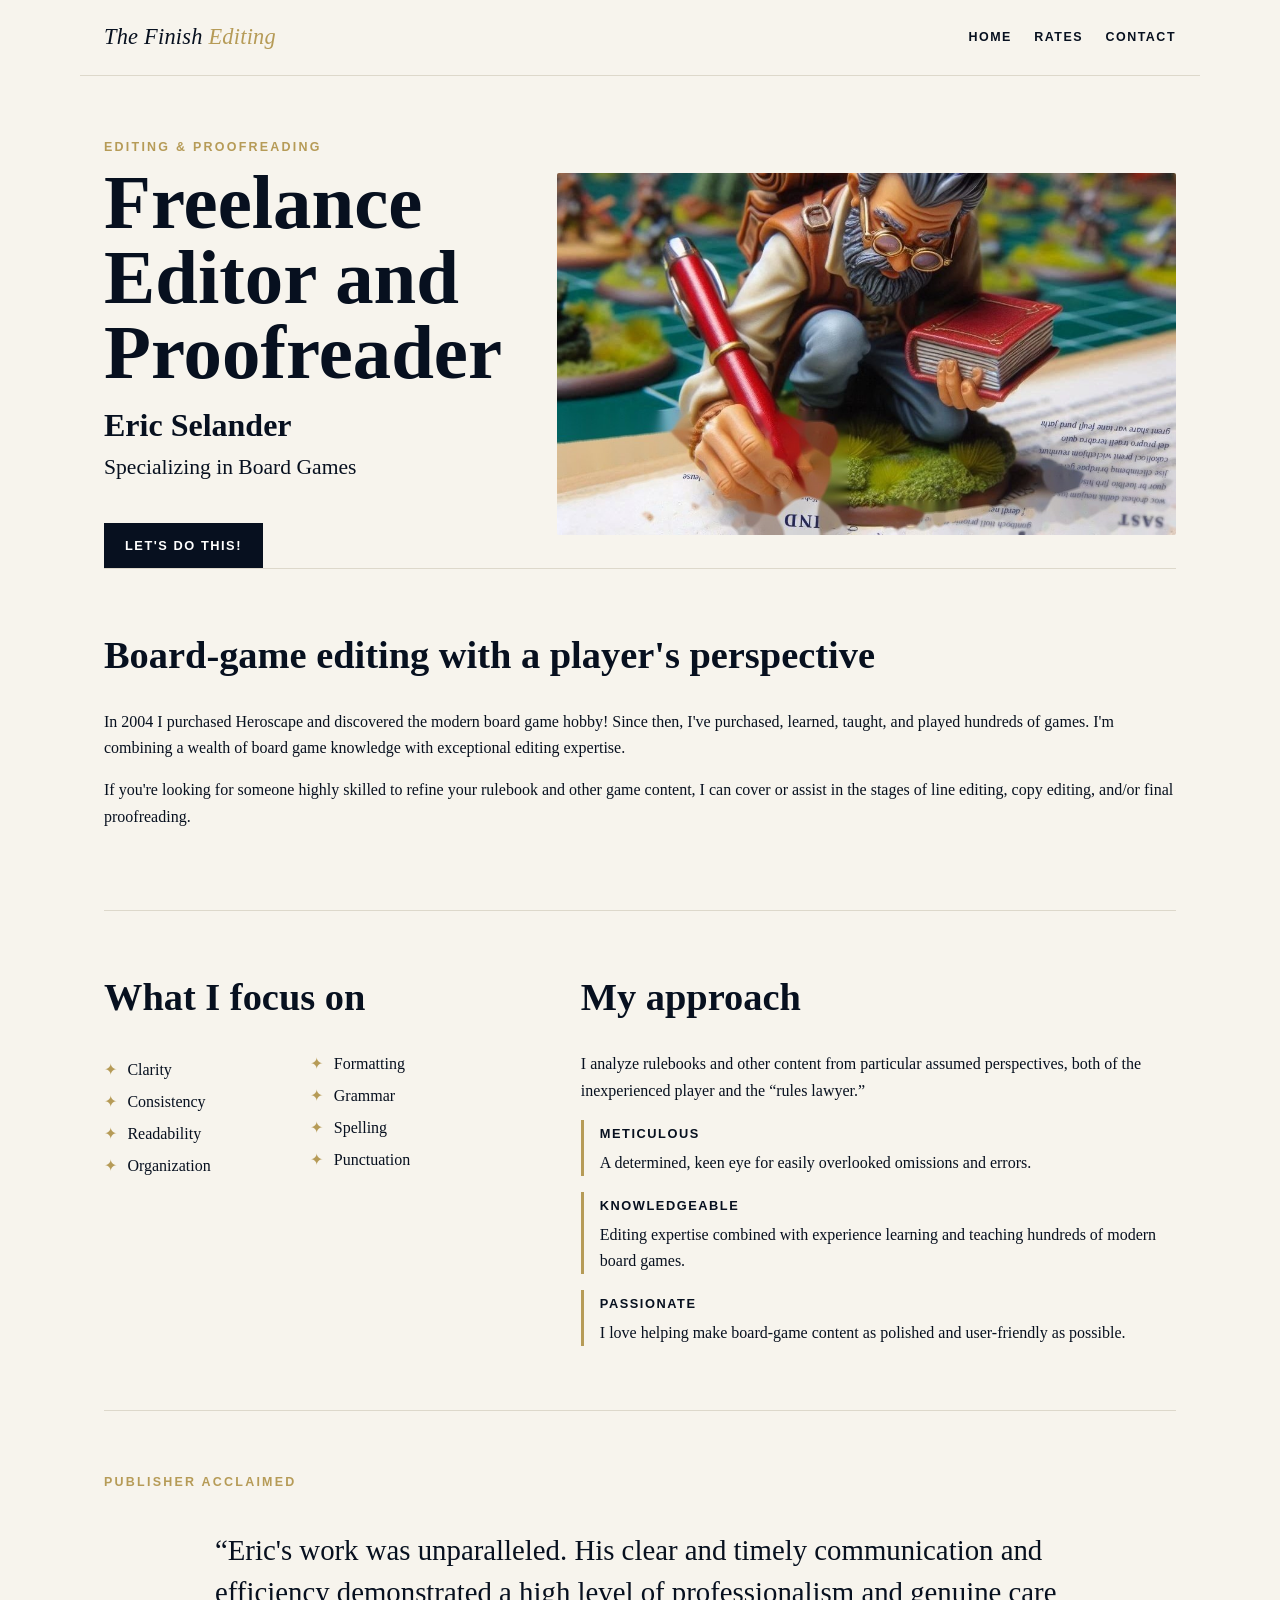
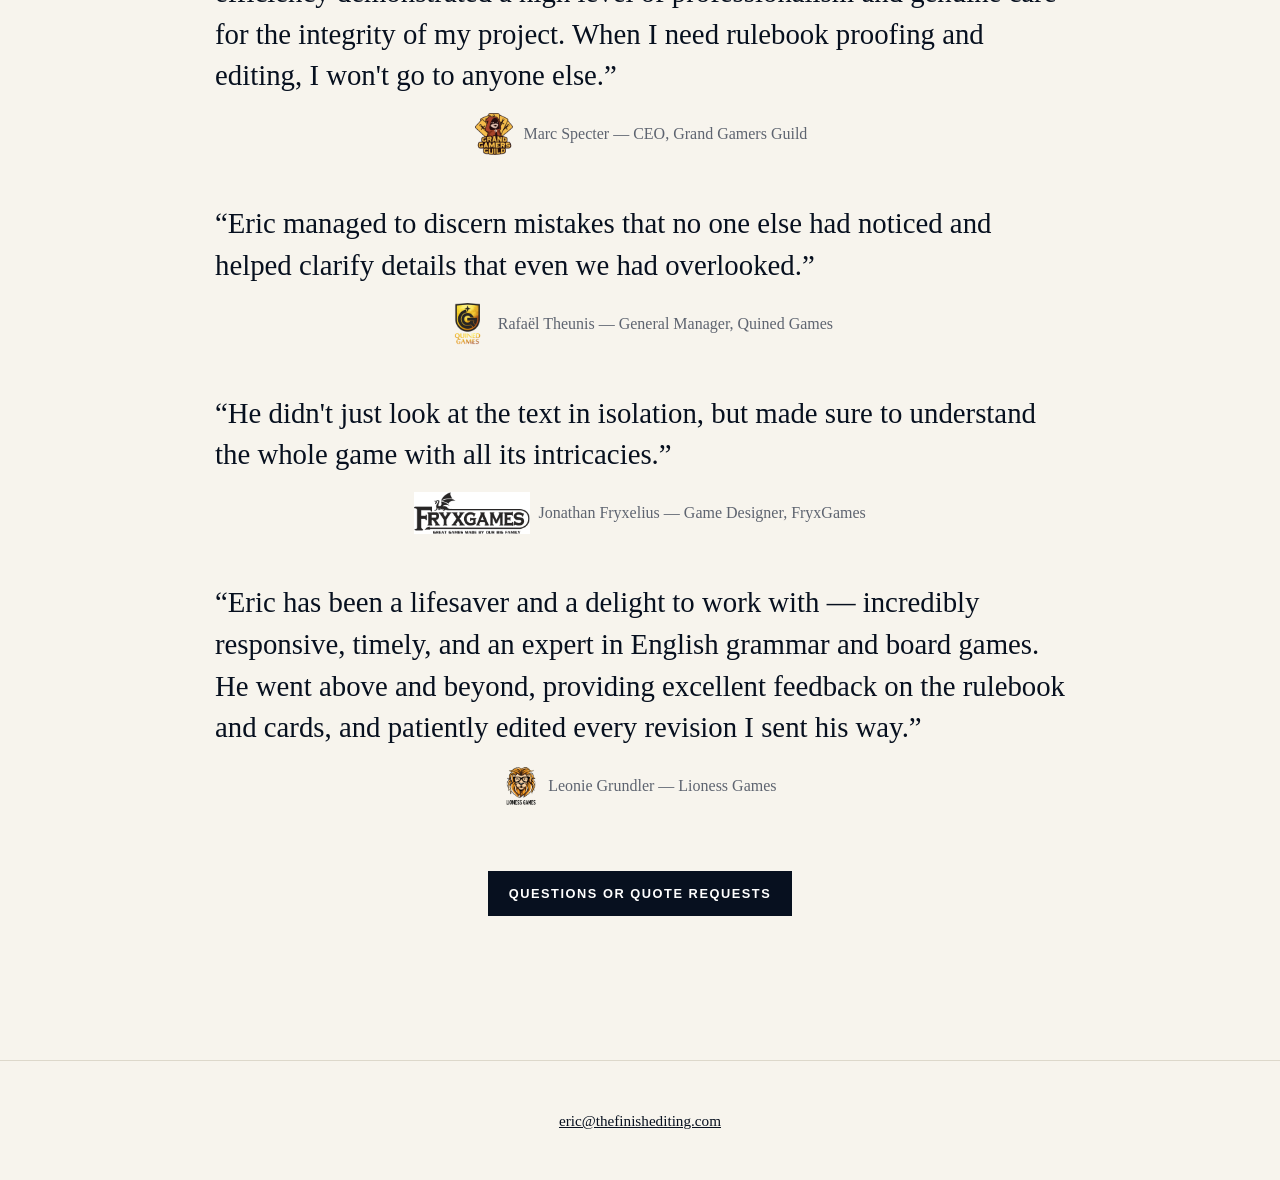
==== index.html @ 1a7f239b "Add files via upload" ====
<!doctype html>
<html lang="en">
<head>
  <meta charset="utf-8">
  <meta name="viewport" content="width=device-width, initial-scale=1">
  <title>The Finish Editing | Editing & Proofreading</title>
  <meta name="description" content="Freelance editing and proofreading specializing in board games.">
  <link rel="stylesheet" href="style.css">
</head>
<body>
<header class="site-header">
  <a class="brand" href="index.html">
    <span class="brand-mark">The Finish <em>Editing</em></span>
  </a>
  <nav>
    <a href="index.html">Home</a>
    <a href="rates.html">Rates</a>
    <a href="contact.html">Contact</a>
  </nav>
</header>

<main>
  <section class="hero">
    <div>
      <p class="eyebrow">Editing &amp; Proofreading</p>
      <h1>Freelance Editor and Proofreader</h1>
      <h2>Eric Selander</h2>
      <p class="lead">Specializing in Board Games</p>
      <a class="button" href="contact.html">Let's do this!</a>
    </div>
    <img class="hero-image" src="assets/designer.jpg" alt="Detailed miniature figurine of a bearded adventurer reviewing a rulebook, representing meticulous game-content editing">
  </section>

  <section class="intro">
    <h2>Board-game editing with a player's perspective</h2>
    <p>In 2004 I purchased Heroscape and discovered the modern board game hobby! Since then, I've purchased, learned, taught, and played hundreds of games. I'm combining a wealth of board game knowledge with exceptional editing expertise.</p>
    <p>If you're looking for someone highly skilled to refine your rulebook and other game content, I can cover or assist in the stages of line editing, copy editing, and/or final proofreading.</p>
  </section>

  <section class="two-col">
    <div>
      <h2>What I focus on</h2>
      <ul class="checklist">
        <li>Clarity</li><li>Consistency</li><li>Readability</li><li>Organization</li><li>Formatting</li>
        <li>Grammar</li><li>Spelling</li><li>Punctuation</li>
      </ul>
    </div>
    <div>
      <h2>My approach</h2>
      <p>I analyze rulebooks and other content from particular assumed perspectives, both of the inexperienced player and the “rules lawyer.”</p>
      <div class="distinctives">
        <article><strong>METICULOUS</strong><p>A determined, keen eye for easily overlooked omissions and errors.</p></article>
        <article><strong>KNOWLEDGEABLE</strong><p>Editing expertise combined with experience learning and teaching hundreds of modern board games.</p></article>
        <article><strong>PASSIONATE</strong><p>I love helping make board-game content as polished and user-friendly as possible.</p></article>
      </div>
    </div>
  </section>

  <section class="testimonials">
    <p class="eyebrow">Publisher acclaimed</p>
    <blockquote>“Eric's work was unparalleled. His clear and timely communication and efficiency demonstrated a high level of professionalism and genuine care for the integrity of my project. When I need rulebook proofing and editing, I won't go to anyone else.”</blockquote>
    <p class="attribution"><img class="pub-logo" src="assets/logos/grand-gamers-guild.png" alt=""> Marc Specter — CEO, Grand Gamers Guild</p>

    <blockquote>“Eric managed to discern mistakes that no one else had noticed and helped clarify details that even we had overlooked.”</blockquote>
    <p class="attribution"><img class="pub-logo" src="assets/logos/quined-games.png" alt=""> Rafaël Theunis — General Manager, Quined Games</p>

    <blockquote>“He didn't just look at the text in isolation, but made sure to understand the whole game with all its intricacies.”</blockquote>
    <p class="attribution"><img class="pub-logo" src="assets/logos/fryxgames.png" alt=""> Jonathan Fryxelius — Game Designer, FryxGames</p>

    <blockquote>“Eric has been a lifesaver and a delight to work with — incredibly responsive, timely, and an expert in English grammar and board games. He went above and beyond, providing excellent feedback on the rulebook and cards, and patiently edited every revision I sent his way.”</blockquote>
    <p class="attribution"><img class="pub-logo" src="assets/logos/lioness-games.png" alt=""> Leonie Grundler — Lioness Games</p>

    <p class="center"><a class="button" href="contact.html">Questions or quote requests</a></p>
  </section>
</main>

<footer>
  <p><a href="mailto:eric@thefinishediting.com">eric@thefinishediting.com</a></p>
</footer>
</body>
</html>
---- style.css ----
:root {
  --ink: #07101f;
  --gold: #b69b57;
  --cream: #f7f4ed;
  --white: #fff;
  --muted: #5e6470;
  --line: #ddd8cb;
  --max: 1120px;
}

* { box-sizing: border-box; }

html { scroll-behavior: smooth; }

body {
  margin: 0;
  color: var(--ink);
  background: var(--cream);
  font-family: Georgia, "Times New Roman", serif;
  line-height: 1.65;
}

.site-header {
  display: flex;
  align-items: center;
  justify-content: space-between;
  gap: 2rem;
  max-width: var(--max);
  margin: 0 auto;
  padding: 1.2rem 1.5rem;
  border-bottom: 1px solid var(--line);
}

.brand { text-decoration: none; }
.brand-mark {
  display: inline-block;
  font-family: Georgia, "Times New Roman", serif;
  font-size: 1.4rem;
  font-style: italic;
  letter-spacing: .01em;
  color: var(--ink);
  white-space: nowrap;
}
.brand-mark em {
  font-style: italic;
  color: var(--gold);
}

nav { display: flex; gap: 1.4rem; }

nav a {
  color: var(--ink);
  text-decoration: none;
  text-transform: uppercase;
  letter-spacing: .12em;
  font: 600 .78rem/1.2 Arial, sans-serif;
}

nav a:hover, nav a.active { text-decoration: underline; text-underline-offset: 5px; }

main { max-width: var(--max); margin: 0 auto; padding: 4rem 1.5rem; }
.narrow { max-width: 820px; }

.hero {
  display: grid;
  grid-template-columns: .85fr 1.3fr;
  align-items: center;
  gap: 3rem;
}

.hero-image {
  width: 100%;
  height: auto;
  border-radius: 2px;
  display: block;
}

.eyebrow {
  margin: 0 0 .6rem;
  color: var(--gold);
  font: 700 .78rem/1.2 Arial, sans-serif;
  text-transform: uppercase;
  letter-spacing: .18em;
}

h1 { font-size: clamp(2.7rem, 6vw, 5.2rem); line-height: .98; margin: 0 0 1rem; }
h2 { font-size: clamp(1.7rem, 3vw, 2.5rem); line-height: 1.15; margin-top: 0; }
h3 { font: 700 .9rem/1.2 Arial, sans-serif; text-transform: uppercase; letter-spacing: .12em; }
.hero h2 { font-size: 2rem; margin: 0 0 .4rem; }
.lead { font-size: 1.35rem; margin-top: 0; }

.button {
  display: inline-block;
  margin-top: 1rem;
  padding: .85rem 1.25rem;
  border: 1px solid var(--ink);
  color: var(--white);
  background: var(--ink);
  text-decoration: none;
  font: 700 .8rem/1.2 Arial, sans-serif;
  text-transform: uppercase;
  letter-spacing: .12em;
  cursor: pointer;
}
.button:hover { background: var(--gold); border-color: var(--gold); }

.intro, .two-col, .testimonials, .rate-card {
  border-top: 1px solid var(--line);
  padding: 4rem 0;
}

.two-col { display: grid; grid-template-columns: .8fr 1.2fr; gap: 5rem; }

.checklist {
  list-style: none;
  padding: 0;
  columns: 2;
}
.checklist li { margin: .35rem 0; }
.checklist li::before { content: "✦"; color: var(--gold); margin-right: .65rem; }

.distinctives { display: grid; gap: 1rem; }
.distinctives article { border-left: 3px solid var(--gold); padding-left: 1rem; }
.distinctives strong { font: 700 .8rem/1.2 Arial, sans-serif; letter-spacing: .12em; }
.distinctives p { margin: .2rem 0 0; }

blockquote {
  max-width: 850px;
  margin: 2.5rem auto .5rem;
  font-size: clamp(1.25rem, 2.5vw, 1.8rem);
  line-height: 1.45;
}
.attribution {
  display: flex;
  align-items: center;
  justify-content: center;
  gap: .55rem;
  text-align: center;
  color: var(--muted);
  margin-bottom: 3rem;
}
.pub-logo {
  height: 42px;
  width: auto;
  max-width: 140px;
  object-fit: contain;
}
.center { text-align: center; }

.rate-card {
  margin: 2rem 0;
  padding: 2rem;
  background: var(--white);
  border: 1px solid var(--line);
}
.price { font-size: 2.3rem; margin: .3rem 0; }
.price span { font-size: 1rem; color: var(--muted); }

.contact-form {
  display: grid;
  gap: .55rem;
  margin-top: 2rem;
}
.contact-form label {
  margin-top: .7rem;
  font: 700 .78rem/1.2 Arial, sans-serif;
  text-transform: uppercase;
  letter-spacing: .1em;
}
.contact-form input, .contact-form textarea {
  width: 100%;
  border: 1px solid #c9c4b8;
  background: white;
  padding: .8rem;
  font: 1rem Georgia, "Times New Roman", serif;
}
.contact-form textarea { resize: vertical; }
.direct-email { margin-top: 2rem; }

a { color: inherit; }

footer {
  text-align: center;
  padding: 2rem 1.5rem;
  border-top: 1px solid var(--line);
  font-size: .95rem;
}

@media (max-width: 760px) {
  .site-header { flex-direction: column; }
  .hero, .two-col { grid-template-columns: 1fr; gap: 2rem; }
  .hero { padding: 2rem 0 4rem; }
  .hero-image { order: -1; height: auto; }
  .checklist { columns: 1; }
}
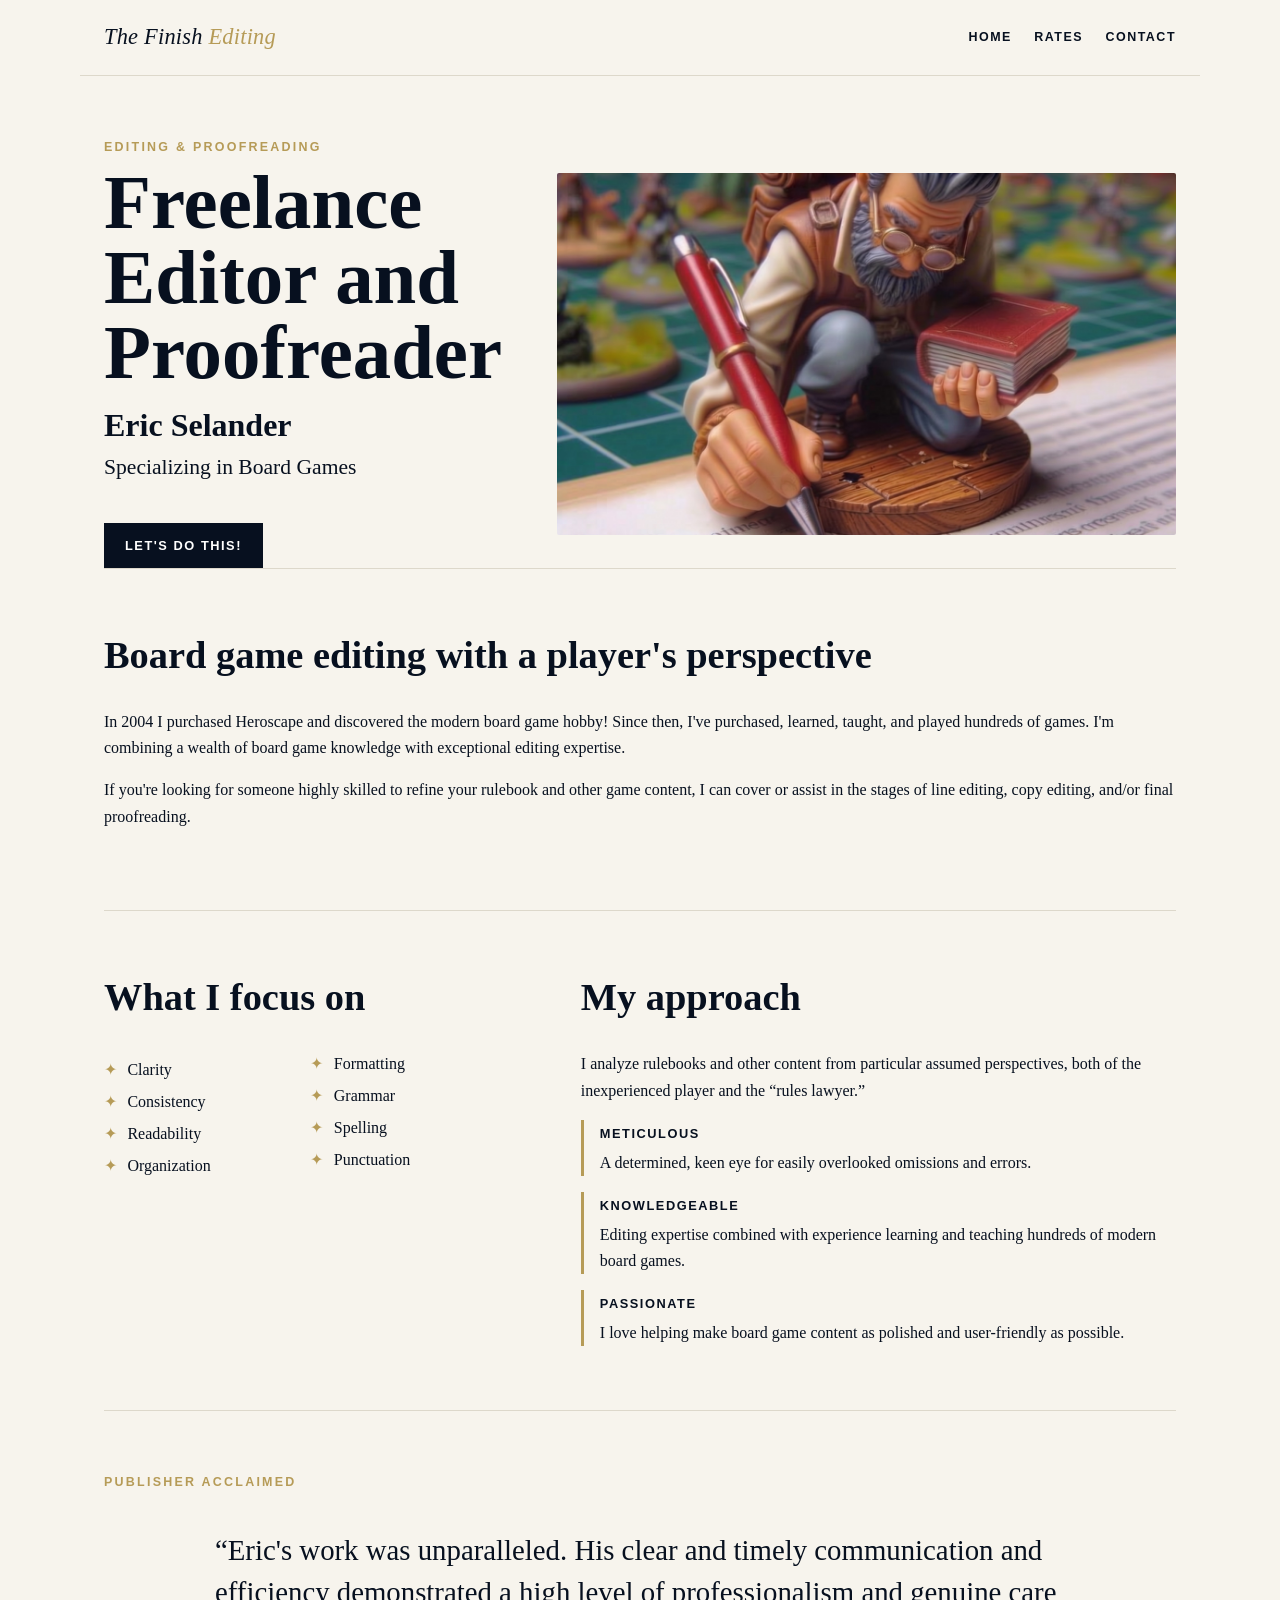
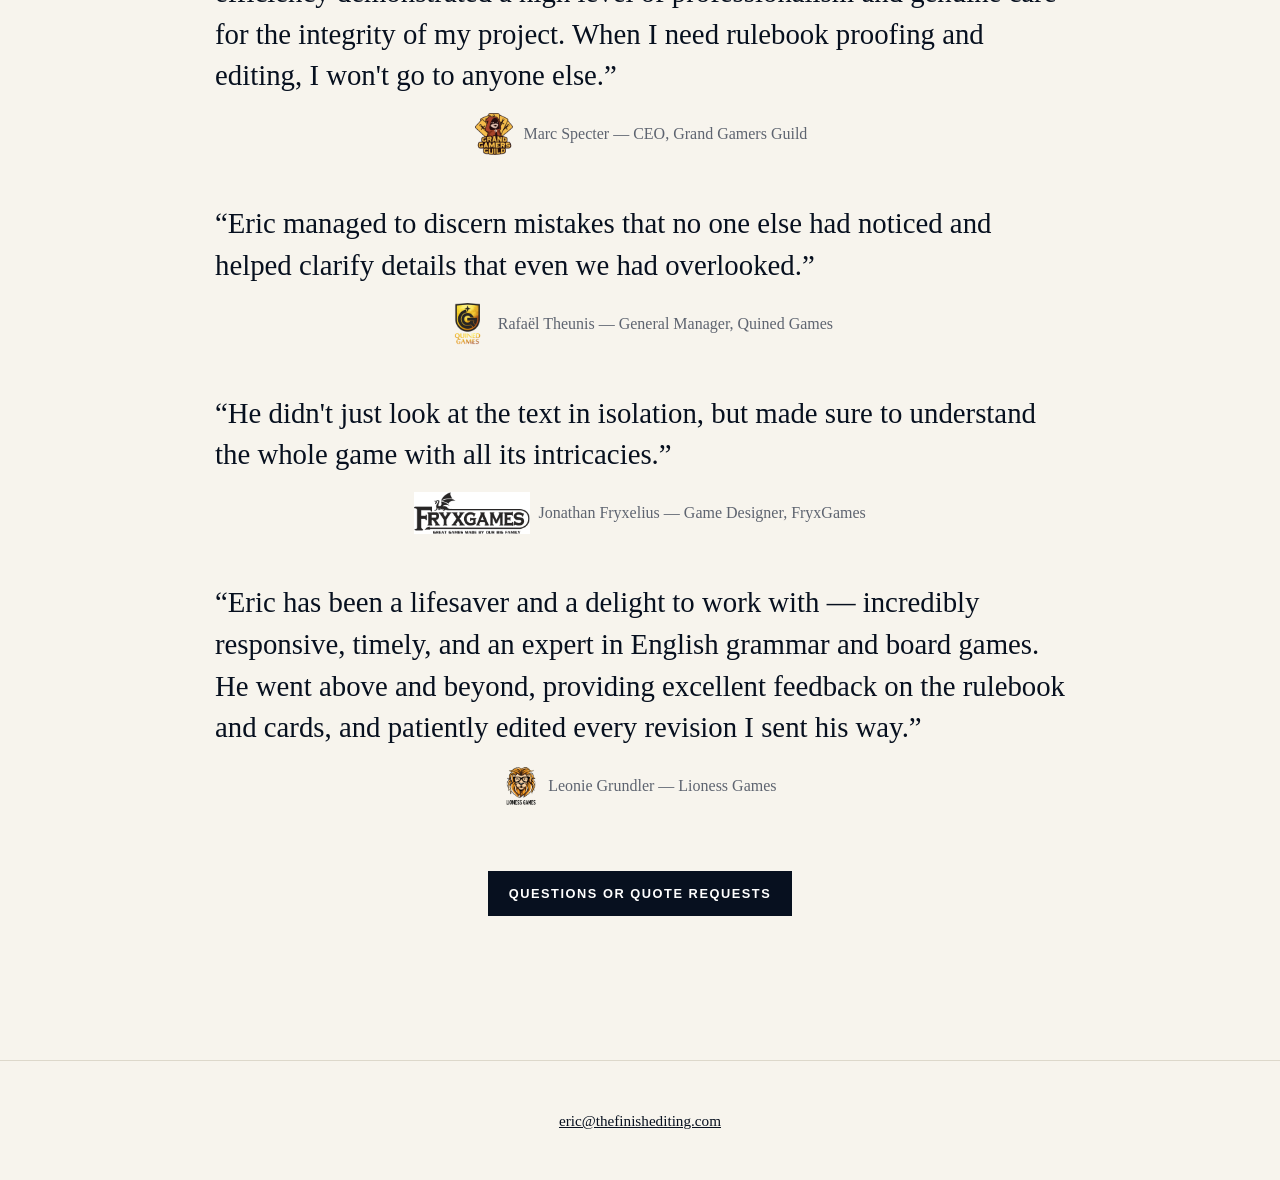
==== commit 88d705ab: "Update index.html" ====
--- a/index.html
+++ b/index.html
@@ -32,7 +32,7 @@
   </section>
 
   <section class="intro">
-    <h2>Board-game editing with a player's perspective</h2>
+    <h2>Board game editing with a player's perspective</h2>
     <p>In 2004 I purchased Heroscape and discovered the modern board game hobby! Since then, I've purchased, learned, taught, and played hundreds of games. I'm combining a wealth of board game knowledge with exceptional editing expertise.</p>
     <p>If you're looking for someone highly skilled to refine your rulebook and other game content, I can cover or assist in the stages of line editing, copy editing, and/or final proofreading.</p>
   </section>
@@ -51,7 +51,7 @@
       <div class="distinctives">
         <article><strong>METICULOUS</strong><p>A determined, keen eye for easily overlooked omissions and errors.</p></article>
         <article><strong>KNOWLEDGEABLE</strong><p>Editing expertise combined with experience learning and teaching hundreds of modern board games.</p></article>
-        <article><strong>PASSIONATE</strong><p>I love helping make board-game content as polished and user-friendly as possible.</p></article>
+        <article><strong>PASSIONATE</strong><p>I love helping make board game content as polished and user-friendly as possible.</p></article>
       </div>
     </div>
   </section>
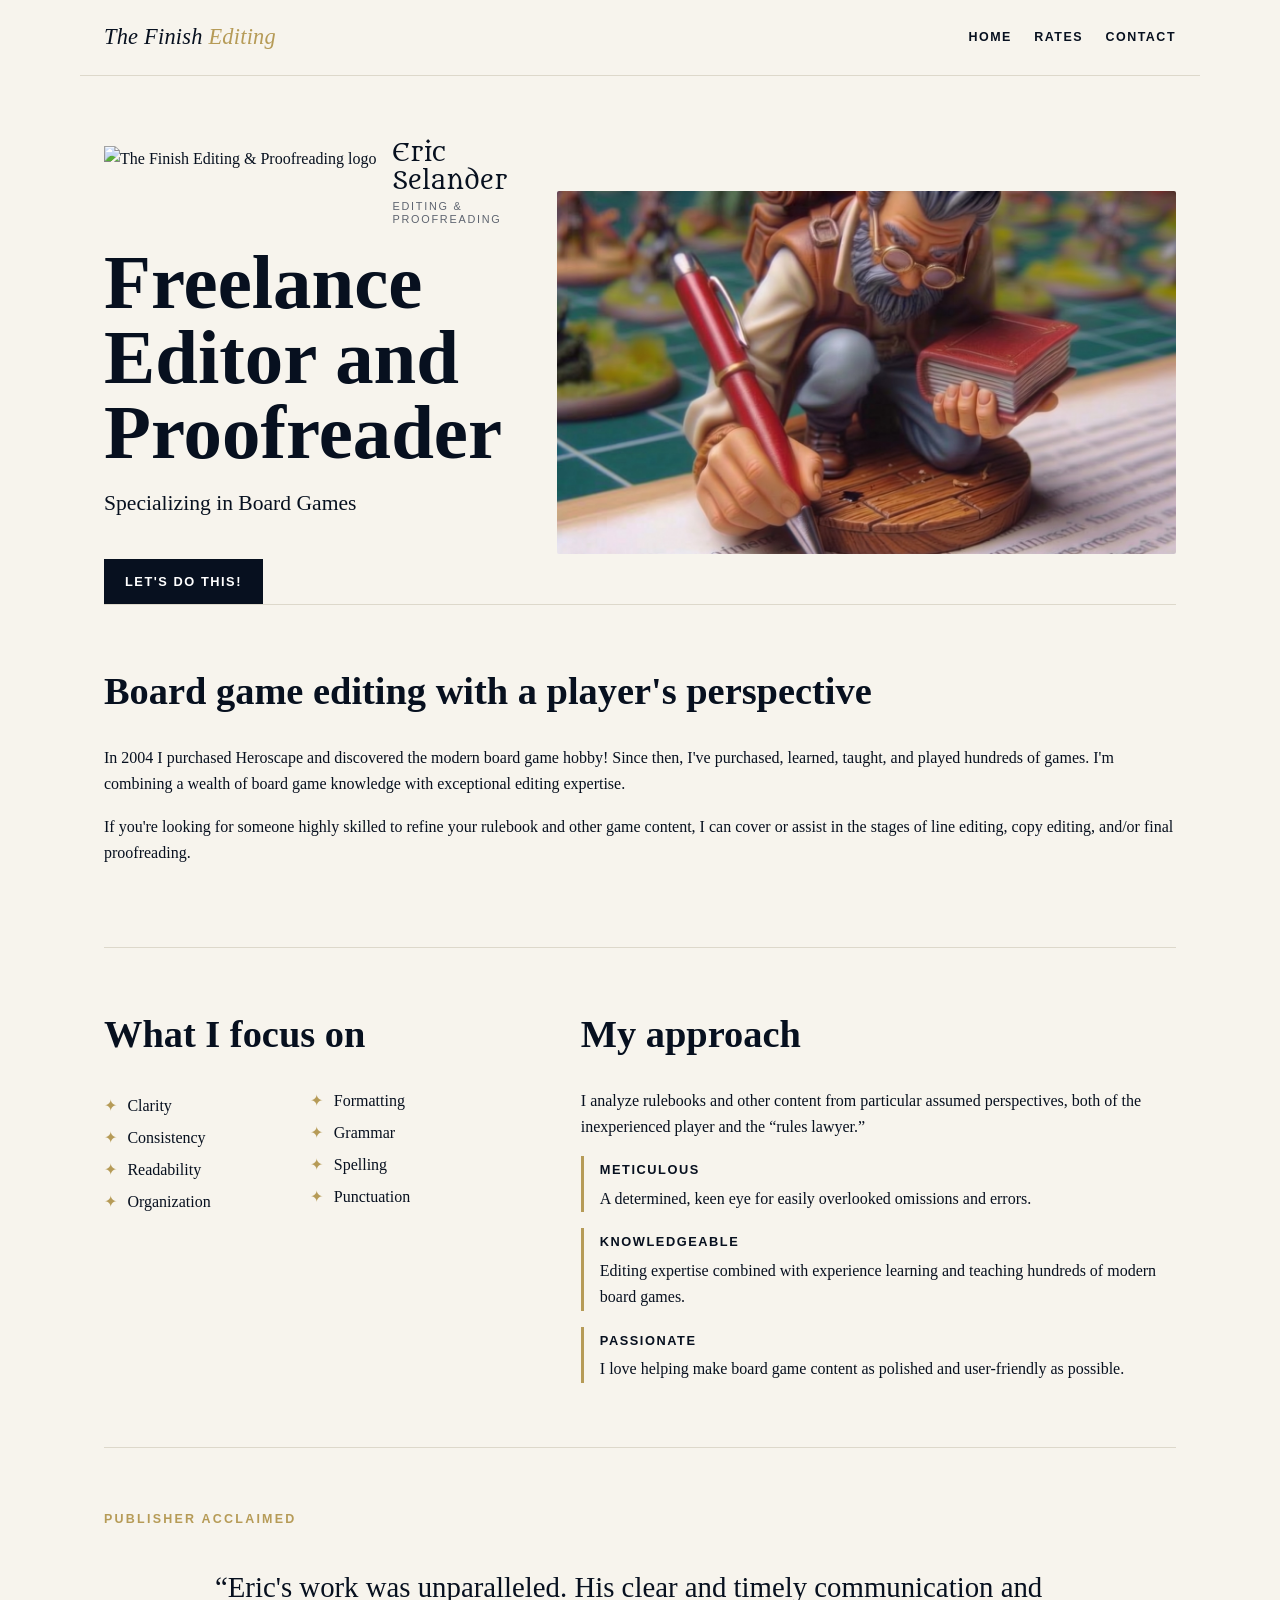
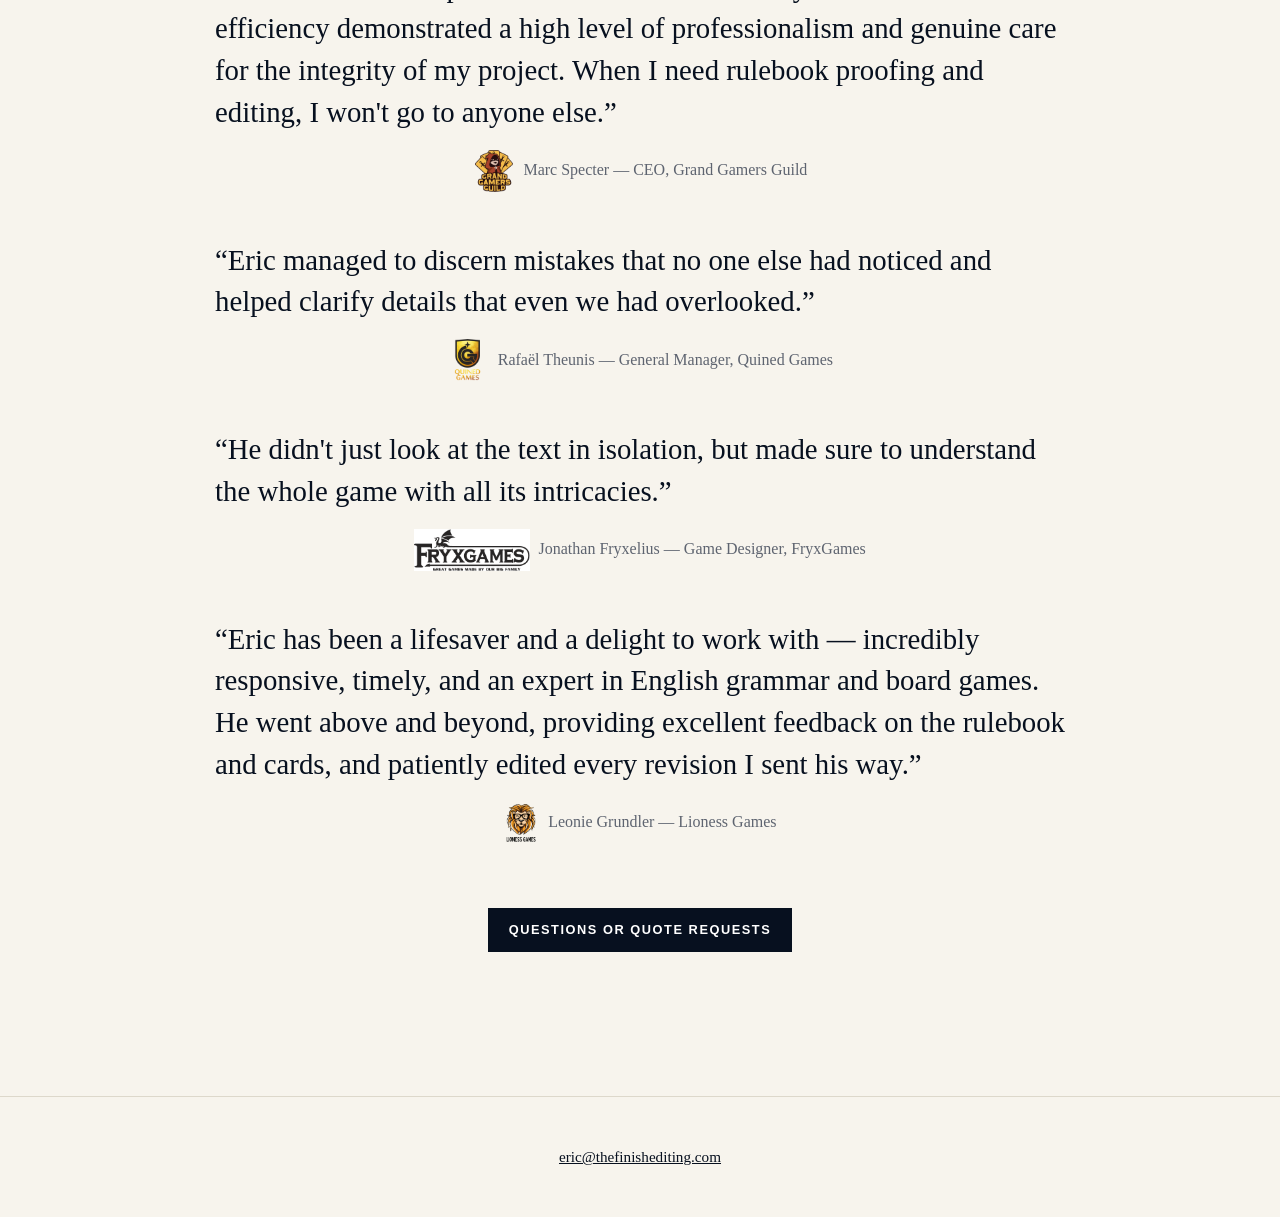
==== commit 965bea43: "Add files via upload" ====
--- a/index.html
+++ b/index.html
@@ -5,6 +5,9 @@
   <meta name="viewport" content="width=device-width, initial-scale=1">
   <title>The Finish Editing | Editing & Proofreading</title>
   <meta name="description" content="Freelance editing and proofreading specializing in board games.">
+  <link rel="preconnect" href="https://fonts.googleapis.com">
+  <link rel="preconnect" href="https://fonts.gstatic.com" crossorigin>
+  <link href="https://fonts.googleapis.com/css2?family=Metamorphous&display=swap" rel="stylesheet">
   <link rel="stylesheet" href="style.css">
 </head>
 <body>
@@ -22,9 +25,11 @@
 <main>
   <section class="hero">
     <div>
-      <p class="eyebrow">Editing &amp; Proofreading</p>
+      <div class="brandmark">
+        <img class="brandmark-logo" src="assets/logo-full.png" alt="The Finish Editing &amp; Proofreading logo">
+        <span class="brandmark-name">Eric Selander<span class="brandmark-role">Editing &amp; Proofreading</span></span>
+      </div>
       <h1>Freelance Editor and Proofreader</h1>
-      <h2>Eric Selander</h2>
       <p class="lead">Specializing in Board Games</p>
       <a class="button" href="contact.html">Let's do this!</a>
     </div>
--- a/style.css
+++ b/style.css
@@ -75,6 +75,34 @@
   display: block;
 }
 
+.brandmark {
+  display: flex;
+  align-items: center;
+  gap: 1rem;
+  margin-bottom: 1.2rem;
+}
+.brandmark-logo {
+  height: 74px;
+  width: auto;
+  flex-shrink: 0;
+}
+.brandmark-name {
+  font-family: 'Metamorphous', Georgia, "Times New Roman", serif;
+  font-size: 1.5rem;
+  line-height: 1.15;
+  color: var(--ink);
+}
+.brandmark-role {
+  display: block;
+  font-family: Arial, sans-serif;
+  font-weight: 400;
+  font-size: .68rem;
+  letter-spacing: .16em;
+  text-transform: uppercase;
+  color: var(--muted);
+  margin-top: .3rem;
+}
+
 .eyebrow {
   margin: 0 0 .6rem;
   color: var(--gold);
@@ -86,7 +114,6 @@
 h1 { font-size: clamp(2.7rem, 6vw, 5.2rem); line-height: .98; margin: 0 0 1rem; }
 h2 { font-size: clamp(1.7rem, 3vw, 2.5rem); line-height: 1.15; margin-top: 0; }
 h3 { font: 700 .9rem/1.2 Arial, sans-serif; text-transform: uppercase; letter-spacing: .12em; }
-.hero h2 { font-size: 2rem; margin: 0 0 .4rem; }
 .lead { font-size: 1.35rem; margin-top: 0; }
 
 .button {
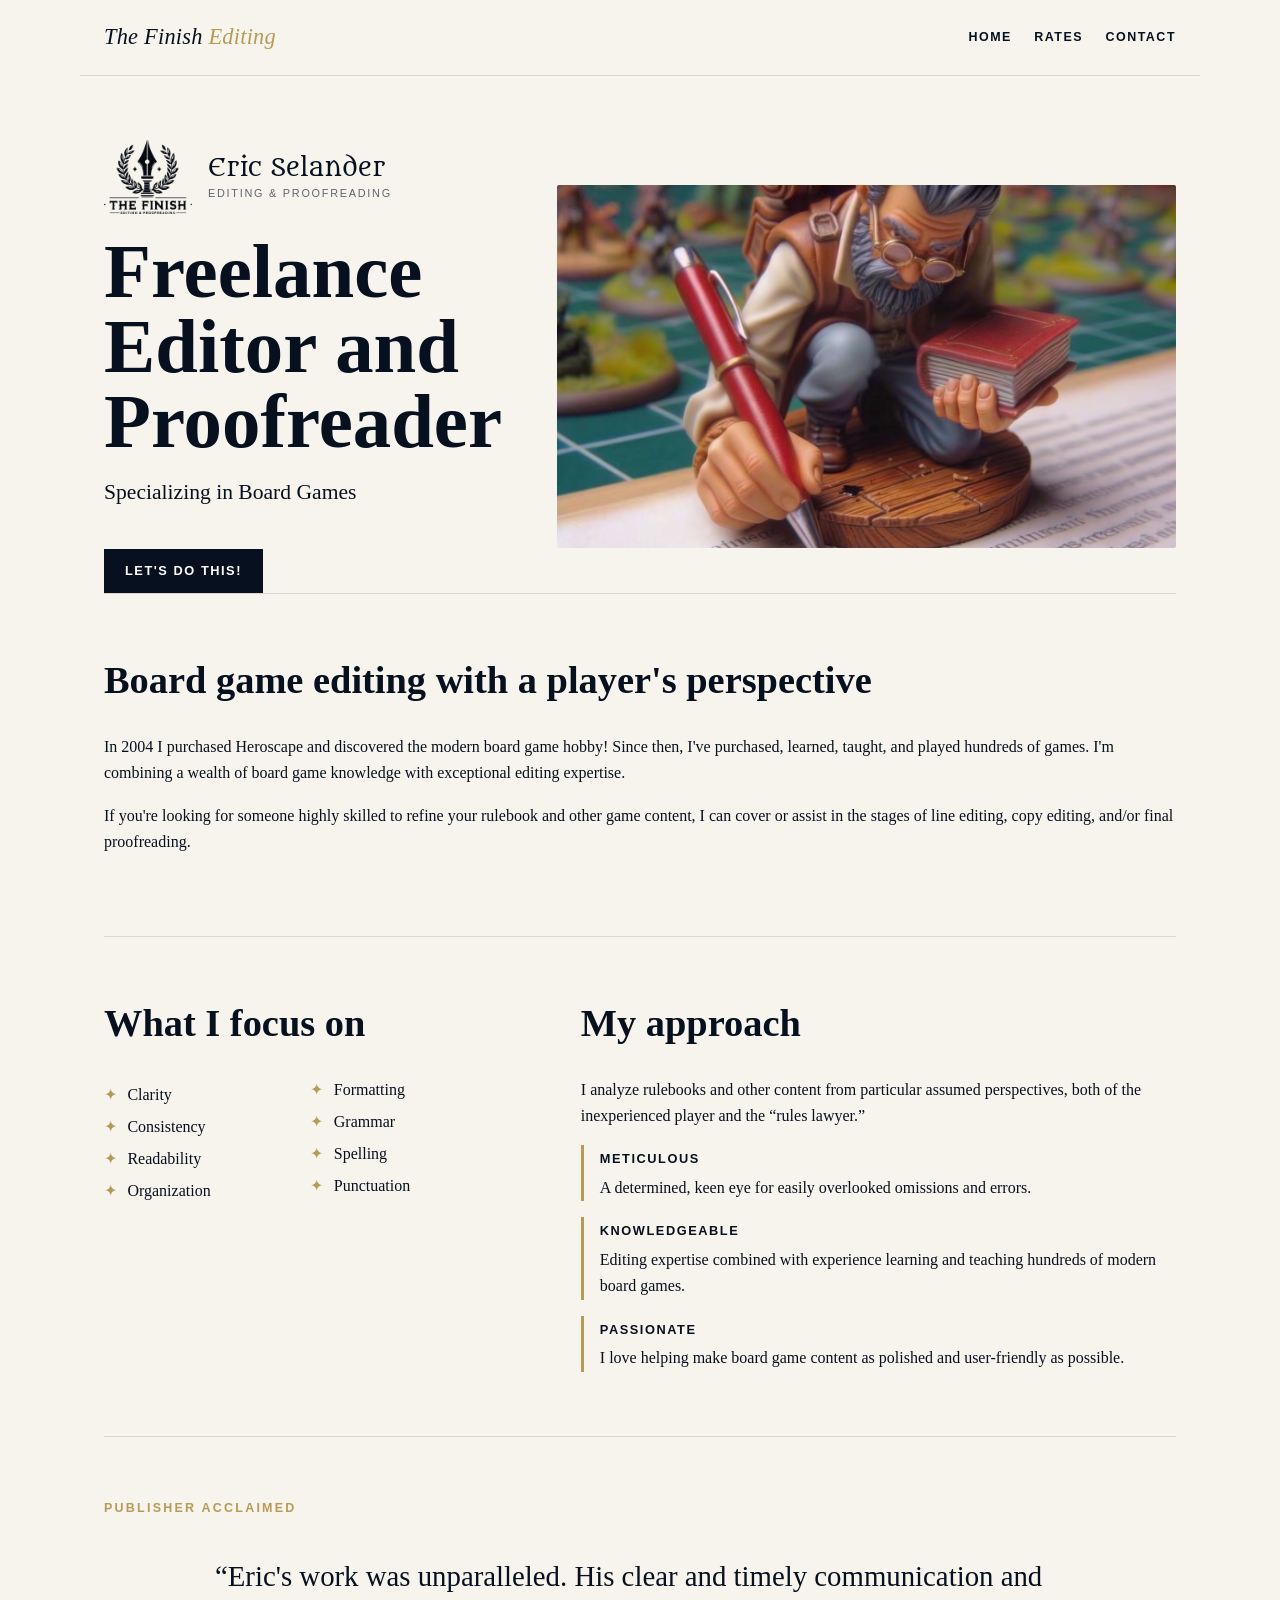
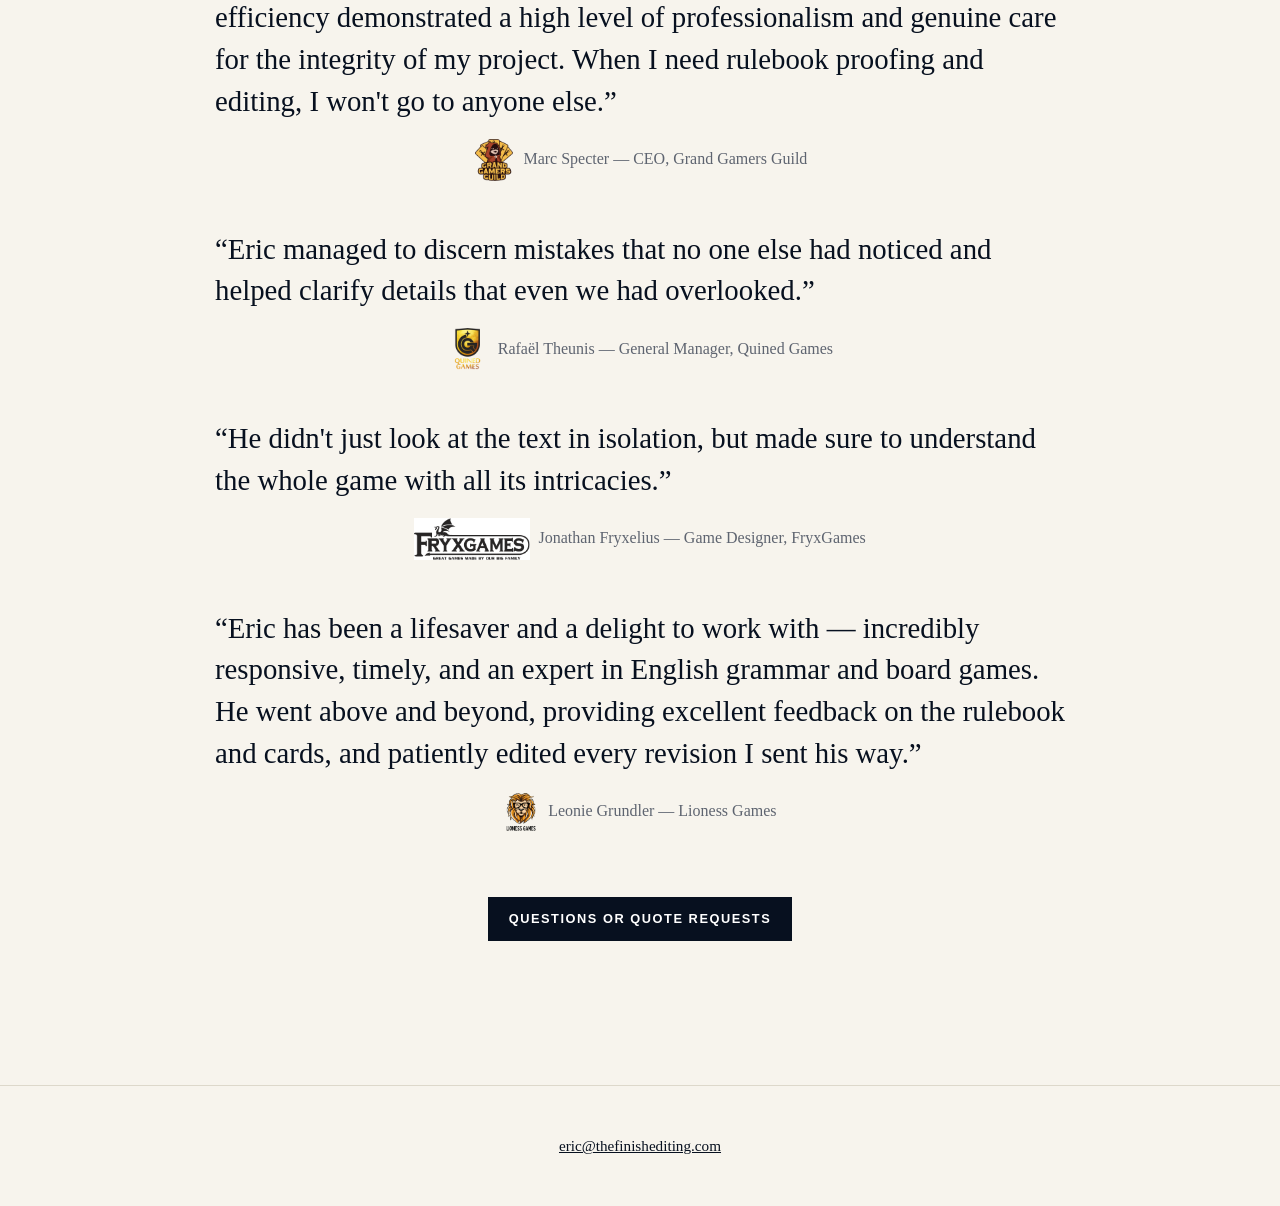
==== commit a8d1bd08: "Add files via upload" ====
--- a/index.html
+++ b/index.html
@@ -26,7 +26,7 @@
   <section class="hero">
     <div>
       <div class="brandmark">
-        <img class="brandmark-logo" src="assets/logo-full.png" alt="The Finish Editing &amp; Proofreading logo">
+        <img class="brandmark-logo" src="assets/logo-full.png" width="88" height="74" alt="The Finish Editing &amp; Proofreading logo">
         <span class="brandmark-name">Eric Selander<span class="brandmark-role">Editing &amp; Proofreading</span></span>
       </div>
       <h1>Freelance Editor and Proofreader</h1>
--- a/style.css
+++ b/style.css
@@ -83,8 +83,10 @@
 }
 .brandmark-logo {
   height: 74px;
-  width: auto;
-  flex-shrink: 0;
+  width: 88px;
+  max-width: 88px;
+  flex: 0 0 auto;
+  object-fit: contain;
 }
 .brandmark-name {
   font-family: 'Metamorphous', Georgia, "Times New Roman", serif;
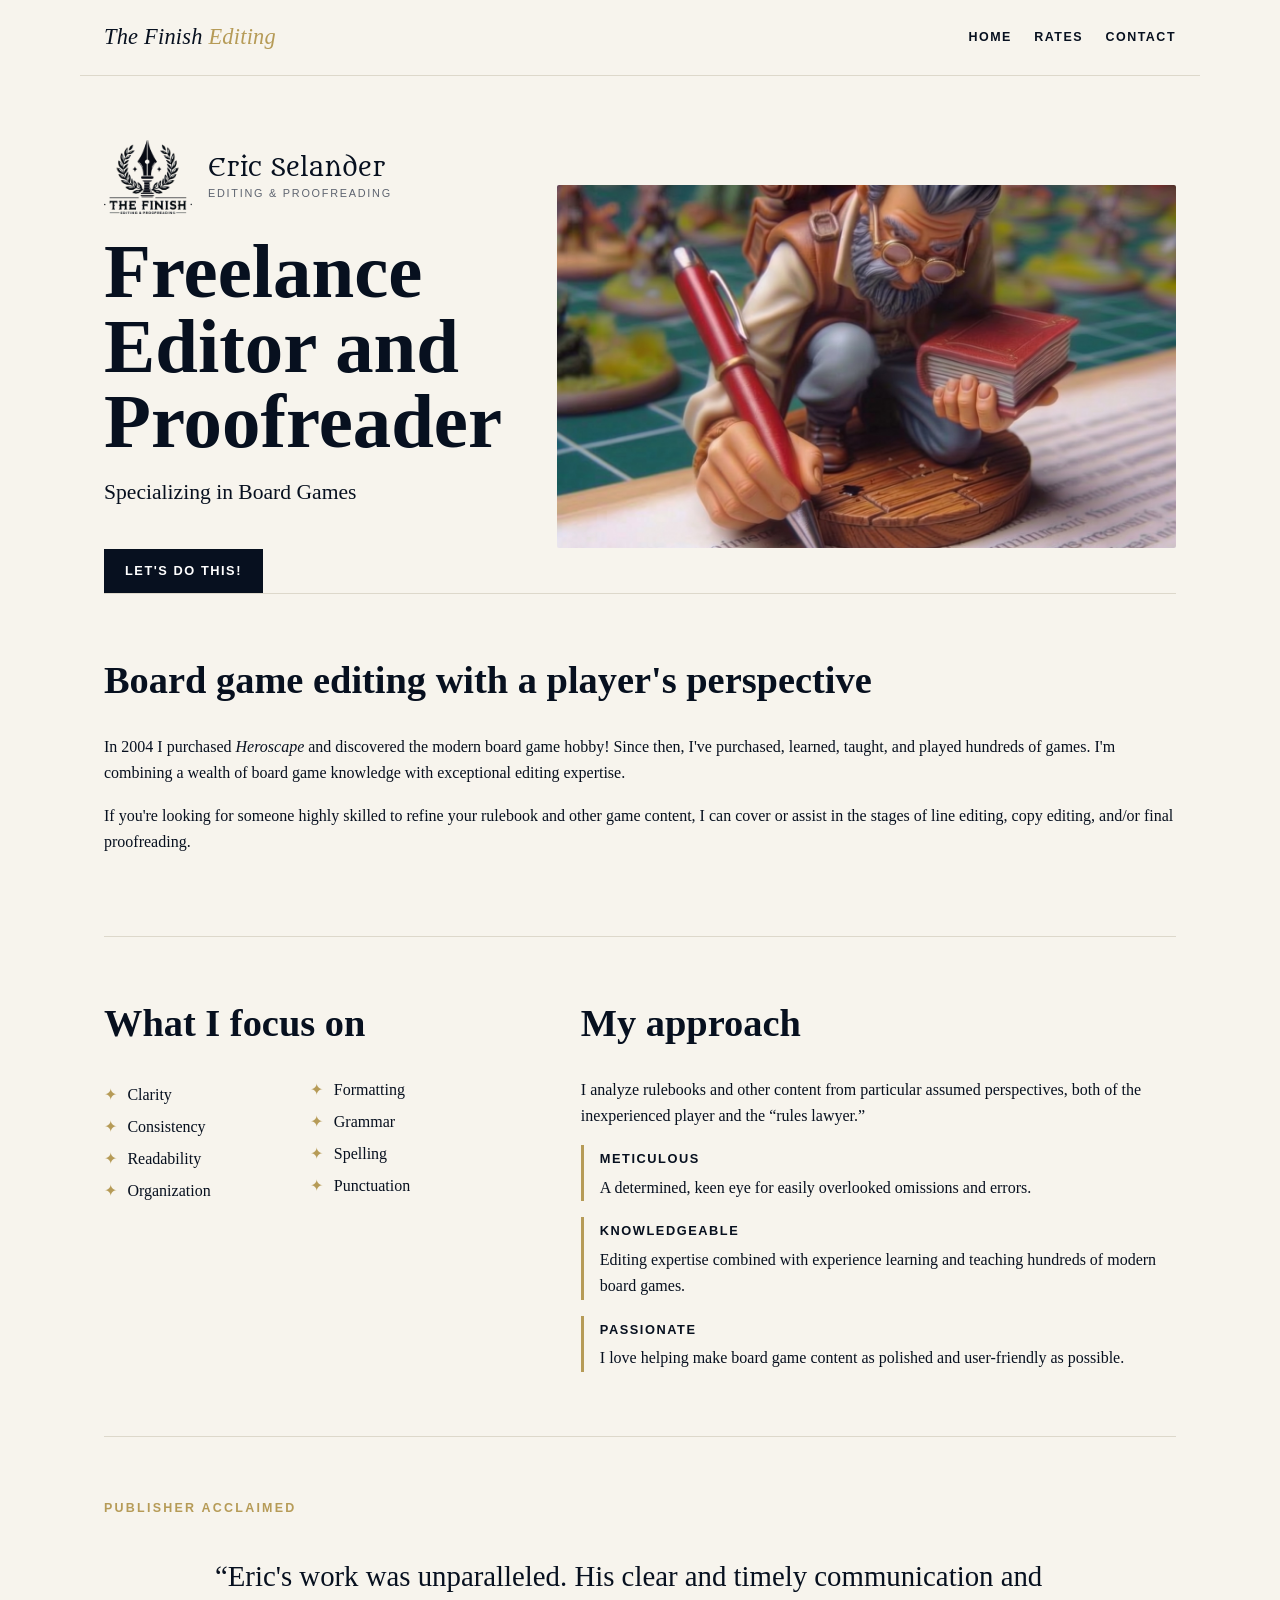
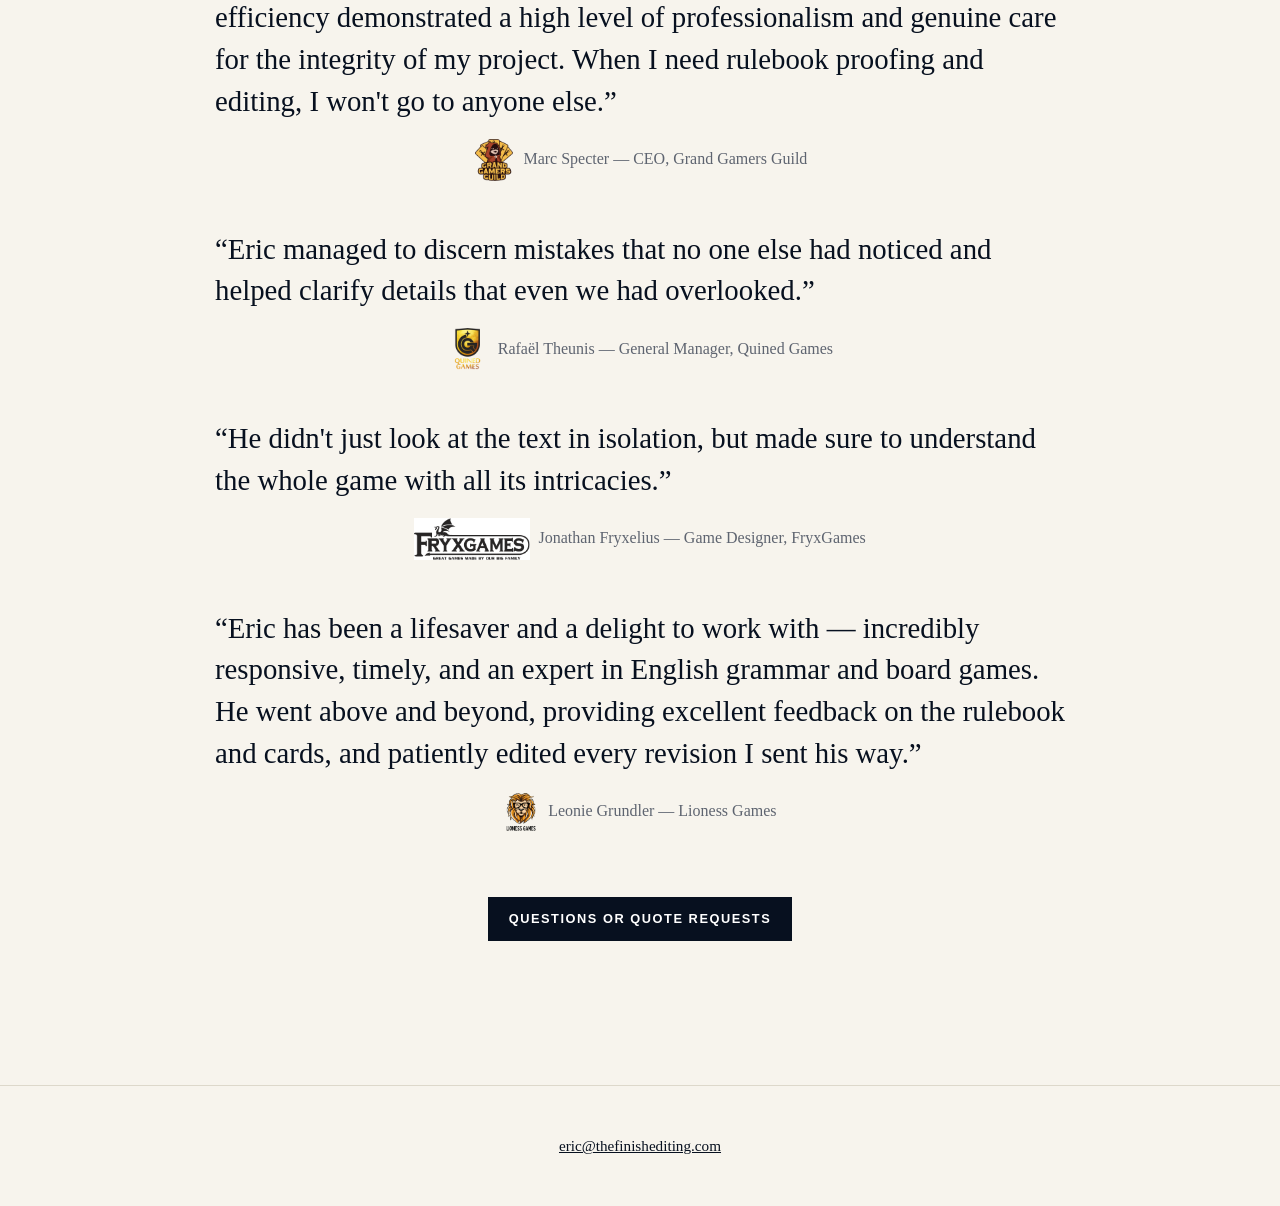
==== commit dca436dc: "Update index.html" ====
--- a/index.html
+++ b/index.html
@@ -38,7 +38,7 @@
 
   <section class="intro">
     <h2>Board game editing with a player's perspective</h2>
-    <p>In 2004 I purchased Heroscape and discovered the modern board game hobby! Since then, I've purchased, learned, taught, and played hundreds of games. I'm combining a wealth of board game knowledge with exceptional editing expertise.</p>
+    <p>In 2004 I purchased <i>Heroscape</i> and discovered the modern board game hobby! Since then, I've purchased, learned, taught, and played hundreds of games. I'm combining a wealth of board game knowledge with exceptional editing expertise.</p>
     <p>If you're looking for someone highly skilled to refine your rulebook and other game content, I can cover or assist in the stages of line editing, copy editing, and/or final proofreading.</p>
   </section>
 
